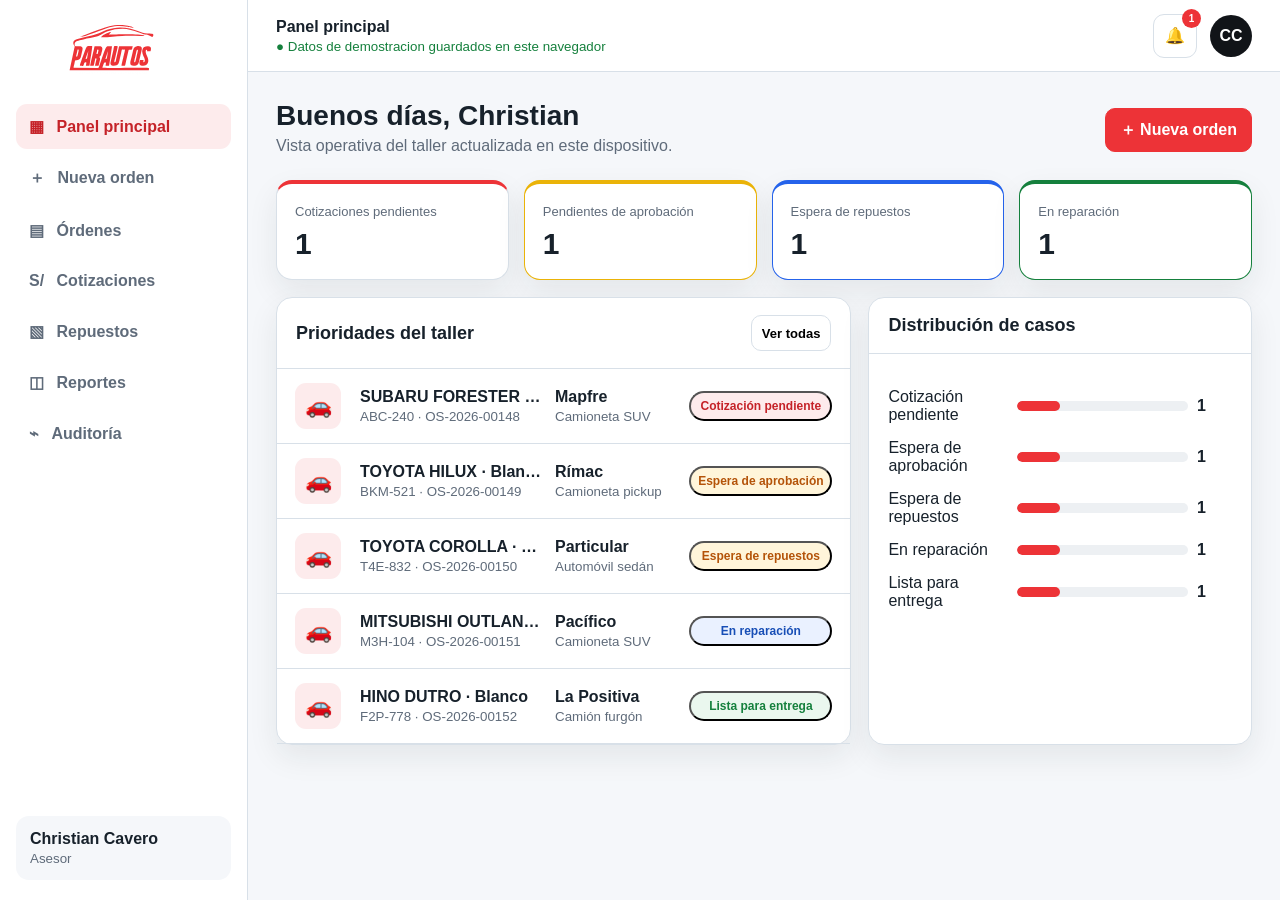
==== index.html @ 2e1cb433 "PrototipoNavegable" ====
<!doctype html><html lang="es"><head><meta charset="utf-8"><meta name="viewport" content="width=device-width,initial-scale=1,viewport-fit=cover"><meta name="theme-color" content="#fff"><title>PARAUTOS · Taller</title><link rel="stylesheet" href="styles.css"></head><body>
<div class="app-shell"><aside class="sidebar" id="appNav"><a class="brand" href="#dashboard"><img src="assets/logo_parautos.svg" alt="PARAUTOS"></a><nav><button data-route="dashboard">▦ <span>Panel principal</span></button><button data-route="new">＋ <span>Nueva orden</span></button><button data-route="orders">▤ <span>Órdenes</span></button><button data-route="quotes">S/ <span>Cotizaciones</span></button><button data-route="parts">▧ <span>Repuestos</span></button><button data-route="reports">◫ <span>Reportes</span></button><button data-route="audit">⌁ <span>Auditoría</span></button></nav><div class="session-card"><strong>Cargando...</strong><small>...</small></div></aside>
<div class="nav-scrim"></div>
<main><header class="topbar"><button class="icon-btn mobile-only" id="menuButton" aria-expanded="false" aria-controls="appNav">☰</button><div><strong id="topTitle">Panel principal</strong><small id="syncState">● Guardado local</small></div><div class="top-actions"><button class="icon-btn" id="alertButton">🔔<b id="alertCount">0</b></button><span class="avatar">--</span></div></header><div id="app"></div></main></div>
<nav class="mobile-nav"><button data-route="dashboard">▦<span>Panel</span></button><button data-route="new">＋<span>Nueva</span></button><button data-route="orders">▤<span>Órdenes</span></button><button data-route="quotes">S/<span>Cotiza.</span></button></nav><div id="toast"></div><div id="modalRoot"></div><script src="constancia.js"></script><script src="api.js"></script><script src="order-bindings.js"></script><script src="app.js"></script></body></html>
---- styles.css ----
:root{--red:#ed3337;--dark:#c52228;--soft:#fdebec;--bg:#f5f7fa;--text:#17212b;--muted:#5f6b7a;--line:#d8e0e8;--blue:#2563eb;--green:#15803d;--amber:#b45309;--shadow:0 12px 30px #17212b14}*{box-sizing:border-box}html{font-family:Inter,Segoe UI,Arial,sans-serif;color:var(--text);background:var(--bg)}body{margin:0}button,input,select,textarea{font:inherit}button{cursor:pointer}.app-shell{min-height:100vh;display:grid;grid-template-columns:248px 1fr}.sidebar{height:100vh;position:sticky;top:0;background:#fff;border-right:1px solid var(--line);padding:20px 16px;display:flex;flex-direction:column;z-index:80}.brand{padding:5px 8px 25px}.brand img{width:175px;height:50px}.sidebar nav{display:grid;gap:6px}.sidebar nav button{border:0;background:transparent;text-align:left;padding:13px;border-radius:11px;color:var(--muted);font-weight:650}.sidebar nav button.active,.sidebar nav button:hover{background:var(--soft);color:var(--dark)}.sidebar nav span{margin-left:8px}.session-card{margin-top:auto;padding:14px;background:var(--bg);border-radius:13px}.session-card small,.topbar small{display:block;color:var(--muted);margin-top:3px}main{min-width:0}.topbar{height:72px;padding:0 28px;background:#fff;border-bottom:1px solid var(--line);position:sticky;top:0;z-index:30;display:flex;align-items:center;justify-content:space-between}.topbar #syncState{color:var(--green)}.top-actions{display:flex;align-items:center;gap:13px}.icon-btn{height:44px;min-width:44px;border:1px solid var(--line);background:#fff;border-radius:11px;position:relative}.icon-btn b{position:absolute;right:-5px;top:-6px;background:var(--red);color:#fff;border-radius:50%;font-size:10px;width:19px;height:19px;display:grid;place-items:center}.avatar{width:42px;height:42px;border-radius:50%;display:grid;place-items:center;background:#111418;color:#fff;font-weight:700}#app{padding:28px;max-width:1500px;margin:auto}.page-head,.detail-hero{display:flex;justify-content:space-between;align-items:center;gap:15px;margin-bottom:20px}.page-head h1,.detail-hero h1{margin:0;font-size:28px}.page-head p{margin:5px 0;color:var(--muted)}.btn{min-height:44px;border:1px solid var(--line);background:#fff;border-radius:10px;padding:9px 14px;font-weight:650}.btn.primary{background:var(--red);border-color:var(--red);color:#fff}.btn.primary:hover{background:var(--dark)}.btn.danger{color:var(--dark);border-color:#f1b0b2}.btn.small{min-height:36px;padding:6px 10px;font-size:13px}.btn:disabled{opacity:.45;cursor:not-allowed}.cards{display:grid;grid-template-columns:repeat(4,1fr);gap:15px}.card{background:#fff;border:1px solid var(--line);border-radius:16px;box-shadow:var(--shadow)}.metric{padding:18px;border-top:4px solid var(--red)}.metric.blue{border-color:var(--blue)}.metric.amber{border-color:#eab308}.metric.green{border-color:var(--green)}.metric small,.hint{color:var(--muted);font-size:13px}.metric strong{display:block;font-size:30px;margin-top:7px}.grid-2{display:grid;grid-template-columns:1.5fr 1fr;gap:17px;margin-top:17px}.card-header{padding:17px 19px;border-bottom:1px solid var(--line);display:flex;justify-content:space-between;align-items:center}.card-header h2{margin:0;font-size:18px}.card-body{padding:19px}.list-row{display:grid;grid-template-columns:52px minmax(0,1.5fr) minmax(0,1fr) var(--status-w,auto);gap:13px;align-items:center;padding:14px 18px;border-bottom:1px solid var(--line)}.list-row>div{min-width:0}.list-row>div>strong{display:block;overflow:hidden;text-overflow:ellipsis;white-space:nowrap}.list-row small{display:block;color:var(--muted);margin-top:3px;overflow:hidden;text-overflow:ellipsis;white-space:nowrap}.vehicle-tag{width:46px;height:46px;border-radius:11px;background:var(--soft);display:grid;place-items:center;font-size:22px}.status{display:inline-flex;align-items:center;justify-content:center;white-space:nowrap;overflow:hidden;text-overflow:ellipsis;padding:6px 9px;border-radius:99px;background:#eef1f4;font-size:12px;font-weight:700}.status-ruler{display:flex;gap:8px}.status.red{background:var(--soft);color:var(--dark)}.status.amber{background:#fff5da;color:var(--amber)}.status.blue{background:#eaf1ff;color:#174eb6}.status.green{background:#eaf7ee;color:var(--green)}.chart-row{display:grid;grid-template-columns:120px 1fr 35px;gap:9px;align-items:center;margin:15px 0}.bar{height:10px;background:#edf0f3;border-radius:99px;overflow:hidden}.bar i{display:block;height:100%;background:var(--red);border-radius:99px}.filters{display:grid;grid-template-columns:2fr repeat(3,1fr);gap:10px;margin-bottom:15px}.field{display:grid;gap:6px}.field label{font-size:14px;font-weight:650}.field input,.field select,.field textarea{width:100%;min-height:44px;border:1px solid var(--line);border-radius:10px;padding:10px 12px;background:#fff}.field textarea{min-height:88px}.form-grid{display:grid;grid-template-columns:repeat(2,1fr);gap:15px}.full{grid-column:1/-1}.important,.success-note{padding:13px 15px;border:1px solid #f2d092;background:#fffbeb;border-radius:11px;color:#794500}.success-note{border-color:#b7dec1;background:#eefaf1;color:#12642c}.wizard{padding-bottom:92px}.wizard-top{background:#fff;border:1px solid var(--line);border-radius:15px;padding:15px 17px;margin-bottom:15px;position:sticky;top:84px;z-index:12}.wizard-meta{display:flex;justify-content:space-between;gap:8px}.steps{display:grid;grid-auto-flow:column;grid-auto-columns:1fr;gap:6px;margin-top:12px}.step{height:6px;background:#e8ebef;border-radius:20px}.step.active,.step.done{background:var(--red)}.wizard-card{padding:21px}.section-title{display:flex;gap:12px;align-items:center;margin-bottom:18px}.section-title>span{width:42px;height:42px;border-radius:11px;background:var(--soft);color:var(--dark);display:grid;place-items:center;font-weight:800}.section-title h2{margin:0;font-size:20px}.wizard-actions{position:fixed;bottom:0;left:248px;right:0;background:#fffffff2;border-top:1px solid var(--line);padding:11px 28px calc(11px + env(safe-area-inset-bottom));display:flex;justify-content:space-between;gap:10px;z-index:35}.wizard-actions>div{display:flex;gap:9px}.category{border:1px solid var(--line);border-radius:13px;overflow:hidden;margin:11px 0}.category summary{display:flex;align-items:center;justify-content:space-between;gap:10px;padding:14px 15px;background:#fafbfc;font-weight:700;cursor:pointer}.category summary span{flex:none;font-size:12px;font-weight:700;color:var(--muted);background:#fff;border:1px solid var(--line);border-radius:99px;padding:2px 9px;white-space:nowrap}.check-row{display:grid;grid-template-columns:1fr auto minmax(160px,.5fr);align-items:center;gap:11px;padding:11px 13px;border-top:1px solid var(--line)}.segmented{display:flex}.segmented input{position:absolute;opacity:0}.segmented label{min-width:48px;min-height:42px;border:1px solid var(--line);display:grid;place-items:center;font-weight:700}.segmented label:first-of-type{border-radius:9px 0 0 9px}.segmented label:last-of-type{border-radius:0 9px 9px 0;border-left:0}.segmented input:checked+label{background:var(--red);border-color:var(--red);color:#fff}.check-row>input{min-height:42px;border:1px solid var(--line);border-radius:9px;padding:8px}.damage-grid{display:grid;grid-template-columns:1.6fr .7fr;gap:17px}.body-picker{display:grid;grid-template-columns:repeat(4,1fr);gap:7px;margin-bottom:12px}.body-picker button,.view-tabs button{border:1px solid var(--line);background:#fff;border-radius:9px;padding:9px;font-weight:650}.body-picker button.active,.view-tabs button.active{background:var(--soft);border-color:var(--red);color:var(--dark)}.view-tabs{display:flex;gap:7px;overflow:auto;padding-bottom:8px}.view-tabs button{white-space:nowrap}.view-tabs button.marked:after{content:' •';color:var(--blue)}.canvas-wrap{position:relative;border:1px solid var(--line);border-radius:13px;background:#fff;height:430px;overflow:hidden;touch-action:none}.canvas-wrap img{width:100%;height:100%;object-fit:contain}.canvas-wrap canvas{position:absolute;inset:0;width:100%;height:100%;touch-action:none;cursor:crosshair}.canvas-tools{display:flex;justify-content:space-between;gap:7px;margin-top:9px}.upload{border:2px dashed var(--line);border-radius:13px;padding:20px;text-align:center;background:#fafbfc;display:block;cursor:pointer;transition:background .15s,border-color .15s,transform .1s}
.upload:hover{background:#eef2f7;border-color:var(--muted)}
.upload:active{background:#e3e9f1;transform:scale(.995)}
.upload:focus-within{outline:2px solid var(--red);outline-offset:2px}
.upload.is-full{cursor:not-allowed;background:#f4f6f8;border-color:#e5e9ee}
.upload.is-full:hover{background:#f4f6f8;border-color:#e5e9ee}.upload input{position:absolute;width:1px;height:1px;opacity:0;pointer-events:none}.photo-grid{display:grid;grid-template-columns:repeat(auto-fill,minmax(104px,1fr));gap:8px;margin-top:12px}
.photo-empty{grid-column:1/-1;text-align:center;color:var(--muted);font-size:13px;padding:20px 12px;border:1px dashed var(--line);border-radius:11px;background:#fafbfc}.photo{aspect-ratio:1;border:1px solid var(--line);border-radius:9px;overflow:hidden;position:relative}.photo img{width:100%;height:100%;object-fit:cover}.photo button{position:absolute;right:4px;top:4px;width:32px;height:32px;border:0;border-radius:50%;background:#17212bd9;color:#fff;font-size:18px;line-height:1;display:grid;place-items:center;cursor:pointer;transition:background .15s,transform .1s}
.photo button:hover{background:var(--red)}
.photo button:active{transform:scale(.88)}
.photo button:focus-visible{outline:2px solid #fff;outline-offset:1px}
.photo button::after{content:'';position:absolute;inset:-6px}.signature{border:1px solid var(--line);border-radius:13px;background:#fff}.signature canvas{display:block;width:100%;height:190px;touch-action:none}.summary-grid{display:grid;grid-template-columns:repeat(2,1fr);gap:12px}.summary-box{border:1px solid var(--line);border-radius:11px;padding:14px}.tabs{display:flex;overflow:auto;border-bottom:1px solid var(--line);margin-bottom:15px}.tab{border:0;background:transparent;padding:12px 15px;font-weight:700;white-space:nowrap}.tab.active{color:var(--dark);border-bottom:3px solid var(--red)}.table-wrap{overflow:auto}.data-table{width:100%;min-width:700px;border-collapse:collapse}.data-table th,.data-table td{padding:10px;border-bottom:1px solid var(--line);text-align:left}.data-table th{font-size:12px;color:var(--muted);background:#fafbfc}.data-table input,.data-table select{width:100%;border:1px solid transparent;border-radius:7px;padding:8px;background:#fff}.data-table input:focus{outline:2px solid #f7b1b3}.quote-total{display:flex;justify-content:flex-end;gap:25px;font-size:20px;padding:17px}.toggle-row{display:flex;justify-content:space-between;align-items:center;gap:12px;padding:12px;border:1px solid var(--line);border-radius:11px;margin-bottom:14px}.mark-all-row{display:flex;align-items:center;gap:10px;padding:11px 0 13px;border-bottom:1px solid var(--line)}.part-check{display:inline-flex;align-items:center;gap:9px;cursor:pointer}.part-check input{width:20px;height:20px;flex:none;margin:0;accent-color:var(--red);cursor:pointer}.part-check span{font-size:14px;white-space:nowrap}.part-check input:disabled{cursor:not-allowed}.control-check{display:flex;align-items:flex-start;gap:11px;min-height:44px;padding:11px 2px;border-bottom:1px solid var(--line);cursor:pointer}
.control-check input{width:20px;height:20px;flex:none;margin:1px 0 0;accent-color:var(--red);cursor:pointer}
.control-check input:disabled{cursor:not-allowed}
.control-check span{font-size:14px;line-height:1.35}.modal-backdrop{position:fixed;inset:0;background:#0c1014aa;display:grid;place-items:center;padding:17px;z-index:100}.modal{width:min(800px,100%);max-height:92vh;overflow:auto;background:#fff;border-radius:17px}.modal-head{padding:17px 19px;border-bottom:1px solid var(--line);display:flex;justify-content:space-between;align-items:center}.modal-body{padding:19px}.doc-preview{background:#e5e7eb;padding:16px}.a4{background:#fff;width:min(100%,794px);min-height:1000px;margin:auto;position:relative;overflow:hidden;padding:30mm 14.9mm 15mm;box-shadow:0 5px 22px #0002;font-family:Calibri,'Segoe UI',Arial,sans-serif;color:#231f20}.doc-logo{position:absolute;left:14.9mm;top:9.8mm;width:24.2mm;height:auto}.doc-title{position:absolute;right:14.9mm;top:17.9mm;width:154.3mm;margin:0;padding:0;border:0;text-align:right;font-size:12pt;font-weight:700;line-height:1;white-space:nowrap}
.doc-rule{position:absolute;left:40.6mm;top:22.84mm;width:154.3mm;height:.69mm;background:#221e1f}
.doc-note{border:.25mm solid #231f20;border-radius:1mm;padding:3mm 4mm;font-size:9pt;line-height:1.3;margin-top:6mm}.doc-table{width:100%;border-collapse:collapse;margin-top:16px}.doc-table td,.doc-table th{border:1px solid #bcc3ca;padding:7px}.mobile-nav,.mobile-only{display:none}.nav-scrim{display:none}.empty{text-align:center;color:var(--muted);padding:30px}#toast{position:fixed;right:18px;bottom:76px;background:#17212b;color:#fff;padding:12px 16px;border-radius:11px;z-index:200;opacity:0;transform:translateY(10px);transition:.2s;pointer-events:none}#toast.show{opacity:1;transform:none}.offline{color:var(--amber)!important}.flag-meter{display:flex;align-items:center;gap:12px;margin:0 0 18px}.flag-meter b{font-size:15px;min-width:48px}.flag-meter .bar{flex:1;max-width:280px}.flag-groups{column-count:2;column-gap:14px}.flag-group{break-inside:avoid;display:inline-block;width:100%;border:1px solid var(--line);border-radius:13px;background:#fff;margin:0 0 12px;overflow:hidden}.flag-group>header{display:flex;align-items:center;justify-content:space-between;gap:10px;padding:11px 15px;background:#fafbfc;border-bottom:1px solid var(--line);font-weight:700;font-size:14px}.flag-group>header em{flex:none;font-style:normal;font-size:12px;font-weight:700;color:var(--muted);background:#fff;border:1px solid var(--line);border-radius:99px;padding:2px 9px;white-space:nowrap}.flag-row{display:flex;align-items:flex-start;gap:11px;min-height:44px;padding:10px 15px;border-top:1px solid var(--line);cursor:pointer}.flag-list .flag-row:first-child{border-top:0}.flag-row:hover{background:#f7f9fb}.flag-row.on{background:var(--soft)}.flag-row input[type=checkbox]{width:20px;height:20px;flex:none;margin:1px 0 0;accent-color:var(--red);cursor:pointer}.flag-row>span{font-size:14px;line-height:1.35}.flag-preview{margin-top:6px;padding:15px 17px;border:1px solid var(--line);border-radius:13px;background:#fafbfc}.flag-preview h3{margin:0 0 3px;font-size:14px}.flag-preview p{margin:9px 0 0;font-size:13.5px;line-height:1.5;color:var(--text)}@media(max-width:980px){.flag-groups{column-count:1}.app-shell{grid-template-columns:1fr}.sidebar{position:fixed;left:-270px;width:248px;transition:.2s}.sidebar.open{left:0;box-shadow:20px 0 50px #0004}.nav-scrim{display:block;position:fixed;inset:0;z-index:70;background:#0c101466;opacity:0;pointer-events:none;transition:opacity .2s}.sidebar.open ~ .nav-scrim{opacity:1;pointer-events:auto}.mobile-only{display:block}.topbar{padding:0 13px}.topbar>div:first-of-type{margin-right:auto;margin-left:9px}#app{padding:15px 11px 100px}.cards{grid-template-columns:repeat(2,1fr)}.grid-2,.damage-grid{grid-template-columns:1fr}.wizard-actions{left:0;bottom:65px;padding:9px 11px calc(9px + env(safe-area-inset-bottom))}#toast{bottom:135px}.mobile-nav{position:fixed;display:grid;grid-template-columns:repeat(4,1fr);bottom:0;left:0;right:0;background:#fff;border-top:1px solid var(--line);padding:6px 5px calc(6px + env(safe-area-inset-bottom));z-index:40}.mobile-nav button{border:0;background:transparent;min-height:48px;color:var(--muted);font-weight:700}.mobile-nav span{display:block;font-size:10px}.mobile-nav .active{color:var(--red)}.body-picker{grid-template-columns:repeat(2,1fr)}.canvas-wrap{height:360px}}@media(max-width:640px){.page-head{align-items:flex-start}.page-head h1{font-size:23px}.cards{gap:9px}.metric{padding:13px}.metric strong{font-size:24px}.filters,.form-grid,.summary-grid{grid-template-columns:1fr}.full{grid-column:auto}.wizard-card{padding:15px}.wizard-top{top:77px}.check-row{grid-template-columns:1fr auto}.check-row>input{grid-column:1/-1}.canvas-wrap{height:285px}.canvas-tools{flex-wrap:wrap}.list-row{grid-template-columns:44px minmax(0,1fr) auto}.list-row>div:nth-child(3){display:none}.detail-hero{align-items:flex-start;flex-direction:column}.avatar{display:none}.draft-label{display:none}.a4{padding:30mm 6mm 8mm;min-height:auto}}@media print{body>*{display:none!important}#modalRoot{display:block!important}.sh-preview{background:#fff!important;padding:0!important;overflow:visible!important}.sh-modal{width:100%!important;max-height:none!important;overflow:visible!important}.sheet{box-shadow:none!important;margin:0!important;width:210mm!important;height:297mm!important;break-after:avoid;page-break-after:avoid}.modal-backdrop{position:static;background:#fff;padding:0}.modal{max-height:none;overflow:visible;width:100%}.modal-head{display:none}.modal-body,.doc-preview{padding:0;background:#fff}.a4{width:100%;min-height:0;box-shadow:none}@page{size:A4;margin:0}}

/* ---- Hoja "CHECKLIST DE SERVICIO" (constancia de recepcion) ---- */ */
.sh-modal{width:min(900px,100%)}
.sh-preview{background:#5b6068;padding:14px;overflow:auto}
.sheet{position:relative;width:210mm;height:297mm;margin:0 auto;background:#fff;color:#231f20;font-family:Calibri,'Segoe UI',Arial,sans-serif;font-size:9pt;line-height:1;overflow:hidden;box-shadow:0 6px 26px #0006}
.sheet *{box-sizing:border-box}
.sh-logo{position:absolute;left:14.9mm;top:9.8mm;width:24.2mm;height:auto}
.sh-title{position:absolute;right:14.9mm;top:18.71mm;margin:0;font-size:12pt;font-weight:700}
.sh-rule{position:absolute;left:40.6mm;top:22.84mm;width:154.3mm;height:.69mm;background:#221e1f}
.sh-bar{position:absolute;left:14.93mm;width:180mm;background:#221e1f;print-color-adjust:exact;-webkit-print-color-adjust:exact;color:#fff;display:flex;align-items:center;justify-content:space-around;font-size:11pt;font-weight:700;border-radius:.7mm}
.sh-bar-1{top:41.69mm;height:7.58mm;justify-content:flex-start}
.sh-bt{position:absolute;left:0;right:0;text-align:center;white-space:nowrap;transform:translateY(1mm)}
.sh-bar-1 .sh-bt{transform:translateX(-50%) translateY(.85mm)}
.sh-bar-1 .sh-bt:nth-of-type(1){left:30.9mm}
.sh-bar-1 .sh-bt:nth-of-type(2){left:104.7mm}
.sh-bar-2 .sh-bt,.sh-bar-3 .sh-bt,.sh-bar-4 .sh-bt{transform:translateY(1.02mm)}
.sh-bar-2{top:93.31mm;height:5.71mm}
.sh-bar-3{top:163.53mm;height:5.71mm}
.sh-bar-4{top:229.95mm;height:5.71mm}
.sh-bar-5{top:271.29mm;height:5.71mm;font-size:9.5pt;justify-content:flex-start;padding-left:22mm;gap:0}
.sh-foot-sp{flex:1}
.sh-foot-i{font-style:normal;margin-right:2.4mm}
.sh-brands{position:absolute;left:14.9mm;top:277.6mm;width:180mm;height:auto}
.sh-f{position:absolute;display:flex;align-items:flex-end;gap:1.6mm;font-size:9pt}
.sh-lab{white-space:nowrap}
.sh-val{flex:1;border-bottom:.25mm solid #231f20;height:3.4mm;overflow:hidden;white-space:nowrap}
.sh-d{display:inline-block;min-width:6mm;border-bottom:.25mm solid #231f20;text-align:center}
.sh-d b{font-weight:400}
.sh-sl{display:inline-block;width:2.2mm;text-align:center}
.sh-obs{position:absolute;left:28.6mm;top:76.4mm;font-size:9pt;white-space:nowrap}
.sh-obs-body{position:absolute;left:55mm;top:76.5mm;width:140mm;height:15mm;font-size:8pt;line-height:1.2;overflow:hidden;word-break:break-word}
.sh-inv{position:absolute;left:14.93mm;top:99.02mm;width:180mm}
.sh-inv-head,.sh-inv-body{display:grid;grid-template-columns:repeat(4,45mm)}
.sh-hg,.sh-cg{display:grid;grid-template-columns:32.1mm 6.45mm 6.45mm;grid-auto-rows:5.12mm}
.sh-hg i{border:.25mm solid #231f20;border-bottom:0;font-style:normal}
.sh-hg i:first-child{border-left:0}
.sh-hg i:nth-child(2){background:#221e1f;color:#fff;font-size:7.5pt;display:grid;place-items:center;font-weight:700}
.sh-hg i:last-child{background:#221e1f;color:#fff;font-size:7.5pt;display:grid;place-items:center;font-weight:700;border-right:0}
.sh-ci{border:.25mm solid #231f20;font-style:normal;font-size:6.9pt;padding:0 1mm;display:flex;align-items:center;overflow:hidden;white-space:nowrap;text-overflow:ellipsis}
.sh-cg .sh-ci:first-child{border-left:0}
.sh-cg .sh-ci:nth-child(3n+2){border-left:0;border-right:0}
.sh-cg .sh-ci:nth-child(3n){border-left:0;border-right:0}
.sh-cg .sh-ci:last-child{border-right:0}
.sh-cell{border:.25mm solid #231f20}
.sh-cg .sh-cell:nth-child(3n+2){border-left:0;border-right:0}
.sh-cg .sh-cell:last-child{border-right:0}
.sh-on{background:#221e1f;print-color-adjust:exact;-webkit-print-color-adjust:exact;}
.sh-body{position:absolute;left:14.93mm;top:171.19mm;width:136.5mm;height:56.46mm;border:.5mm solid #231f20;overflow:hidden}
.sh-view{position:absolute}
.sh-view img{width:100%;height:100%;display:block}
.sh-view svg{position:absolute;inset:0;width:100%;height:100%}
.sh-view polyline{fill:none;stroke:#2563eb;stroke-width:1.1;stroke-linecap:round;stroke-linejoin:round;vector-effect:non-scaling-stroke}
.sh-view-rear{left:1.2mm;top:1.6mm;width:29mm}
.sh-view-top{left:33.4mm;top:1.2mm;width:69.7mm}
.sh-view-front{right:1.2mm;top:1.6mm;width:29mm}
.sh-view-left{left:1.2mm;bottom:1.4mm;width:65.5mm}
.sh-view-right{right:1.2mm;bottom:1.4mm;width:65.5mm}
.sh-side{position:absolute;left:152.92mm;top:171.19mm;width:42mm;height:56.46mm;display:grid;grid-template-rows:13.92mm 12.45mm 1fr;gap:1.2mm}
.sh-box{border:.5mm solid #231f20;position:relative;padding:1mm}
.sh-box-t{position:absolute;left:0;right:0;text-align:center;font-size:11pt;font-weight:700;line-height:1}
.sh-box-fuel .sh-box-t{top:1.87mm}
.sh-box-km .sh-box-t{top:2.4mm}
.sh-box-fuel .sh-fuel-ticks{position:absolute;left:6.6mm;right:5.6mm;top:7.9mm;height:4.5mm;display:flex;justify-content:space-between;align-items:stretch}
.sh-tick{width:.6mm;background:#231f20}
.sh-tick-on{width:1.2mm;background:#ed3337}
.sh-fuel-e,.sh-fuel-f{position:absolute;top:7.2mm;font-size:9pt}
.sh-fuel-e{left:2.6mm}
.sh-fuel-f{right:2.6mm}
.sh-km-row{position:absolute;left:1.6mm;right:1.6mm;bottom:.6mm;height:5.1mm;display:grid;grid-template-columns:repeat(8,1fr)}
.sh-km{border:.25mm solid #231f20;display:grid;place-items:center;font-style:normal;font-size:9pt}
.sh-km:not(:first-child){border-left:0}
.sh-sign-cap{font-size:5.2pt;font-weight:700;text-align:center;line-height:1.25;padding:0 1mm}
.sh-sign-img{position:absolute;left:3mm;width:calc(100% - 6mm);bottom:5mm;height:13mm;object-fit:contain}
.sh-sign-lb{position:absolute;left:0;right:0;bottom:1.1mm;text-align:center;font-size:8.1pt;font-weight:700}
.sh-terms{position:absolute;left:14.93mm;top:236.9mm;width:180mm;margin:0;font-size:7.9pt;line-height:1.2;text-align:justify;height:33.4mm;overflow:hidden}
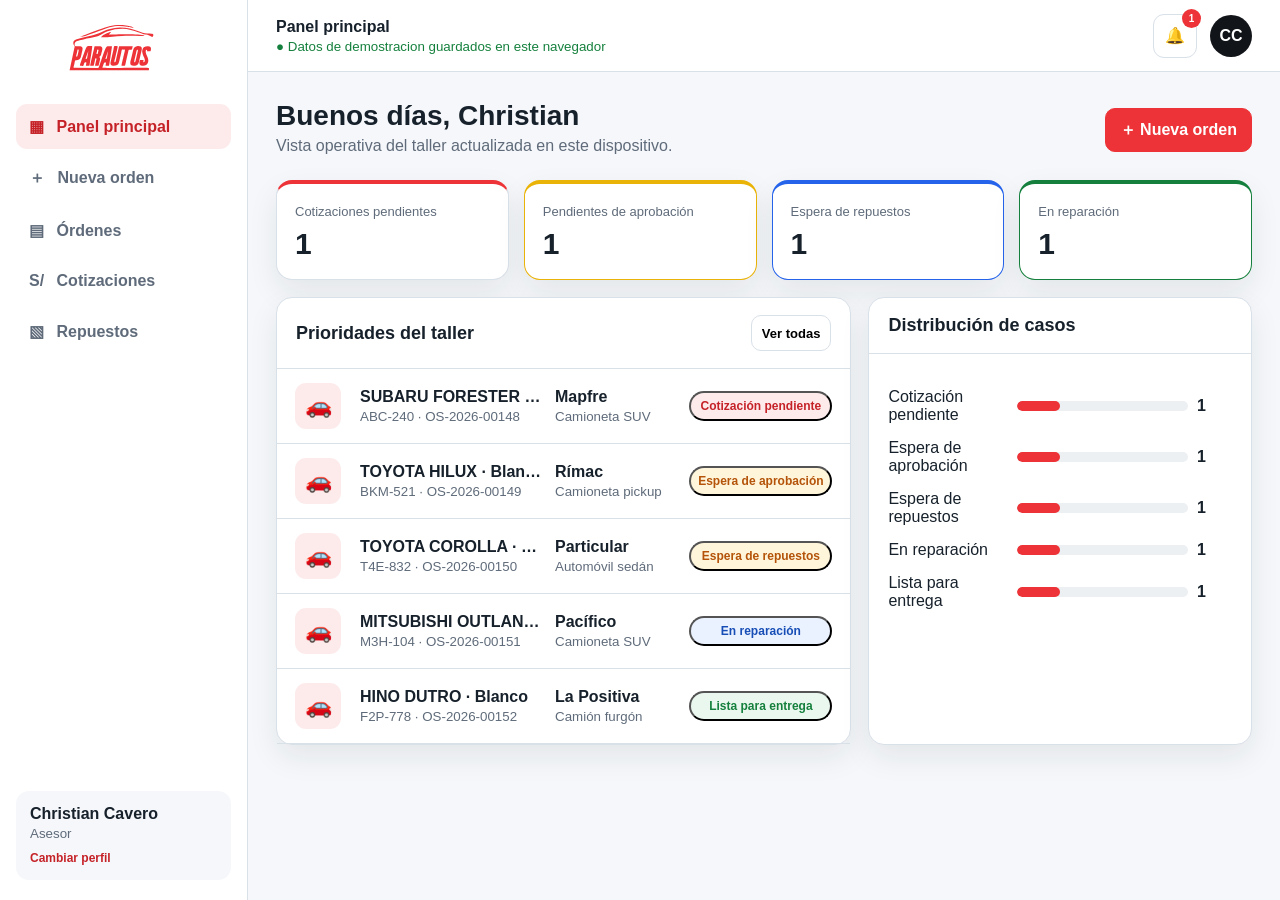
==== commit 514181ed: "Navegacion Mejorada" ====
--- a/index.html
+++ b/index.html
@@ -1,5 +1,5 @@
 <!doctype html><html lang="es"><head><meta charset="utf-8"><meta name="viewport" content="width=device-width,initial-scale=1,viewport-fit=cover"><meta name="theme-color" content="#fff"><title>PARAUTOS · Taller</title><link rel="stylesheet" href="styles.css"></head><body>
-<div class="app-shell"><aside class="sidebar" id="appNav"><a class="brand" href="#dashboard"><img src="assets/logo_parautos.svg" alt="PARAUTOS"></a><nav><button data-route="dashboard">▦ <span>Panel principal</span></button><button data-route="new">＋ <span>Nueva orden</span></button><button data-route="orders">▤ <span>Órdenes</span></button><button data-route="quotes">S/ <span>Cotizaciones</span></button><button data-route="parts">▧ <span>Repuestos</span></button><button data-route="reports">◫ <span>Reportes</span></button><button data-route="audit">⌁ <span>Auditoría</span></button></nav><div class="session-card"><strong>Cargando...</strong><small>...</small></div></aside>
+<div class="app-shell"><aside class="sidebar" id="appNav"><a class="brand" href="#dashboard"><img src="assets/logo_parautos.svg" alt="PARAUTOS"></a><nav><button data-route="dashboard">▦ <span>Panel principal</span></button><button data-route="new">＋ <span>Nueva orden</span></button><button data-route="orders">▤ <span>Órdenes</span></button><button data-route="quotes">S/ <span>Cotizaciones</span></button><button data-route="parts">▧ <span>Repuestos</span></button><button data-route="reports" data-admin-only>◫ <span>Reportes</span></button><button data-route="audit" data-admin-only>⌁ <span>Auditoría</span></button></nav><div class="session-card"><strong>Cargando...</strong><small>...</small><a class="session-switch" href="login.html">Cambiar perfil</a></div></aside>
 <div class="nav-scrim"></div>
 <main><header class="topbar"><button class="icon-btn mobile-only" id="menuButton" aria-expanded="false" aria-controls="appNav">☰</button><div><strong id="topTitle">Panel principal</strong><small id="syncState">● Guardado local</small></div><div class="top-actions"><button class="icon-btn" id="alertButton">🔔<b id="alertCount">0</b></button><span class="avatar">--</span></div></header><div id="app"></div></main></div>
 <nav class="mobile-nav"><button data-route="dashboard">▦<span>Panel</span></button><button data-route="new">＋<span>Nueva</span></button><button data-route="orders">▤<span>Órdenes</span></button><button data-route="quotes">S/<span>Cotiza.</span></button></nav><div id="toast"></div><div id="modalRoot"></div><script src="constancia.js"></script><script src="api.js"></script><script src="order-bindings.js"></script><script src="app.js"></script></body></html>
--- a/styles.css
+++ b/styles.css
@@ -88,4 +88,8 @@
 .sh-sign-cap{font-size:5.2pt;font-weight:700;text-align:center;line-height:1.25;padding:0 1mm}
 .sh-sign-img{position:absolute;left:3mm;width:calc(100% - 6mm);bottom:5mm;height:13mm;object-fit:contain}
 .sh-sign-lb{position:absolute;left:0;right:0;bottom:1.1mm;text-align:center;font-size:8.1pt;font-weight:700}
-.sh-terms{position:absolute;left:14.93mm;top:236.9mm;width:180mm;margin:0;font-size:7.9pt;line-height:1.2;text-align:justify;height:33.4mm;overflow:hidden}
+.sh-terms{position:absolute;left:14.93mm;top:236.9mm;width:180mm;margin:0;font-size:7.9pt;line-height:1.2;text-align:justify;height:33.4mm;overflow:hidden}
+.damage-label{font-size:12px;font-weight:800;letter-spacing:.04em;text-transform:uppercase;color:var(--muted);margin:16px 0 7px}.damage-view-mobile,.damage-fullscreen-head,.damage-fullscreen-nav,.rotate-device{display:none}.damage-expand{margin-top:14px}.damage-editor.is-fullscreen{position:fixed;inset:0;z-index:500;background:var(--bg);padding:max(12px,env(safe-area-inset-top)) max(12px,env(safe-area-inset-right)) max(12px,env(safe-area-inset-bottom)) max(12px,env(safe-area-inset-left));display:grid;grid-template-rows:auto minmax(0,1fr) auto auto;gap:10px}.damage-editor.is-fullscreen .damage-fullscreen-head,.damage-editor.is-fullscreen .damage-fullscreen-nav{display:flex}.damage-fullscreen-head{align-items:center;justify-content:space-between;gap:12px}.damage-fullscreen-head small{display:block;color:var(--muted);font-size:12px}.damage-fullscreen-head strong{font-size:15px}.damage-editor.is-fullscreen .canvas-wrap{min-height:0;height:auto;margin:0;background:#fff;display:grid;place-items:center}.damage-editor.is-fullscreen .canvas-wrap img{max-width:100%;max-height:100%;width:auto;height:auto;object-fit:contain}.damage-fullscreen-nav{align-items:center;justify-content:space-between;gap:8px}.damage-fullscreen-nav strong{font-size:13px;white-space:nowrap}.damage-editor.is-fullscreen .canvas-tools{display:flex;align-items:center;justify-content:space-between;gap:8px;margin:0}.damage-editor.is-fullscreen .canvas-tools .hint{display:none}.damage-editor.is-fullscreen .canvas-tools>div{display:flex;gap:6px}.rotate-device{display:none}.damage-editor.needs-landscape .rotate-device{position:absolute;inset:0;z-index:2;display:flex;flex-direction:column;align-items:center;justify-content:center;gap:8px;padding:24px;text-align:center;background:#17212be8;color:#fff}.damage-editor.needs-landscape .rotate-device strong{font-size:20px}.damage-editor.needs-landscape .rotate-device span{font-size:14px;max-width:260px}.damage-editor.needs-landscape #damageCanvas{pointer-events:none}.damage-editor.needs-landscape .canvas-wrap>img{opacity:.18;filter:blur(2px)}body.damage-editor-open{overflow:hidden}@media(max-width:700px){.damage-label{margin-top:14px}.body-picker{display:grid;grid-template-columns:repeat(2,minmax(0,1fr));gap:7px}.body-picker button{width:100%;margin:0;padding:10px 7px;font-size:14px}.view-tabs{display:none}.damage-view-mobile{display:flex;align-items:center;justify-content:space-between;gap:8px;margin:13px 0 9px;padding:10px 11px;border:1px solid var(--line);border-radius:11px;background:#fafbfc}.damage-view-mobile small{display:block;color:var(--muted);font-size:11px}.damage-view-mobile strong{font-size:14px}.damage-view-mobile>div:last-child{display:flex;gap:5px}.damage-view-mobile .btn{padding:8px;font-size:12px}.damage-editor:not(.is-fullscreen) .canvas-wrap{min-height:260px;max-height:42vh}.damage-expand{width:100%;min-height:46px}.wizard{padding-bottom:132px}.damage-editor.is-fullscreen{padding:12px}.damage-editor.is-fullscreen .canvas-tools{flex-direction:column;align-items:stretch}.damage-editor.is-fullscreen .canvas-tools>div{justify-content:space-between}.damage-editor.is-fullscreen .canvas-tools .btn{flex:1;padding:9px 6px;font-size:12px}.damage-fullscreen-nav .btn{padding:10px 8px;font-size:12px}.damage-fullscreen-head{padding:0 2px}.damage-editor.needs-landscape .canvas-wrap{min-height:0}}
+.report-actions .card-body{display:grid;gap:10px}.report-choice{border:1px solid var(--line);background:#fff;border-radius:11px;padding:14px;text-align:left;display:grid;gap:4px}.report-choice:hover{border-color:var(--red);background:var(--soft)}.report-choice strong{font-size:15px}.report-choice span{font-size:13px;color:var(--muted)}.report-choice b{font-size:13px;color:var(--dark);margin-top:3px}.report-toolbar{display:flex;align-items:center;justify-content:space-between;gap:12px;margin:0 0 14px}.report-toolbar>div{display:flex;gap:8px;flex-wrap:wrap}@media(max-width:700px){.report-toolbar{align-items:stretch;flex-direction:column}.report-toolbar>div{display:grid;grid-template-columns:1fr 1fr}.report-toolbar .btn{padding:10px 6px;font-size:12px}.report-filters{grid-template-columns:1fr}}
+.session-switch{display:inline-block;margin-top:10px;color:var(--dark);font-size:12px;font-weight:700;text-decoration:none}.session-switch:hover{text-decoration:underline}
+.audit-filter-panel{margin:0 0 14px;padding:20px;border:1px solid var(--line);border-radius:15px;background:linear-gradient(135deg,#fff 0%,#fafbfc 100%);box-shadow:0 4px 14px #17212b08}.audit-filter-head{display:flex;align-items:flex-start;justify-content:space-between;gap:18px;margin-bottom:18px}.audit-filter-head h2{margin:4px 0 4px;font-size:18px}.audit-filter-head p:last-child{margin:0;color:var(--muted);font-size:13px}.audit-filters{display:grid;grid-template-columns:minmax(250px,2fr) repeat(3,minmax(155px,1fr));gap:12px;padding-top:16px;border-top:1px solid var(--line)}.audit-filters .field label{font-size:11px;font-weight:800;letter-spacing:.04em;text-transform:uppercase;color:#425267}.audit-filters input,.audit-filters select{margin-top:5px;border-color:#cfd9e3;background:#fff;min-height:44px}.audit-search{grid-column:span 1}.audit-date-range{grid-column:span 2;display:grid;grid-template-columns:1fr 1fr;gap:12px}.audit-result-bar{display:flex;align-items:center;gap:8px;margin:0 0 12px;color:var(--muted)}.audit-result-dot{width:8px;height:8px;border-radius:50%;background:var(--green)}.audit-result-bar small{font-size:13px;font-weight:650}@media(max-width:900px){.audit-filters{grid-template-columns:repeat(2,minmax(0,1fr))}.audit-search{grid-column:span 2}.audit-date-range{grid-column:span 2}}@media(max-width:560px){.audit-filter-panel{padding:16px}.audit-filter-head{align-items:stretch;flex-direction:column}.audit-filter-head .btn{width:100%}.audit-filters{grid-template-columns:1fr}.audit-search,.audit-date-range{grid-column:span 1}.audit-date-range{grid-template-columns:1fr}.audit-filters .field label{font-size:11px}}
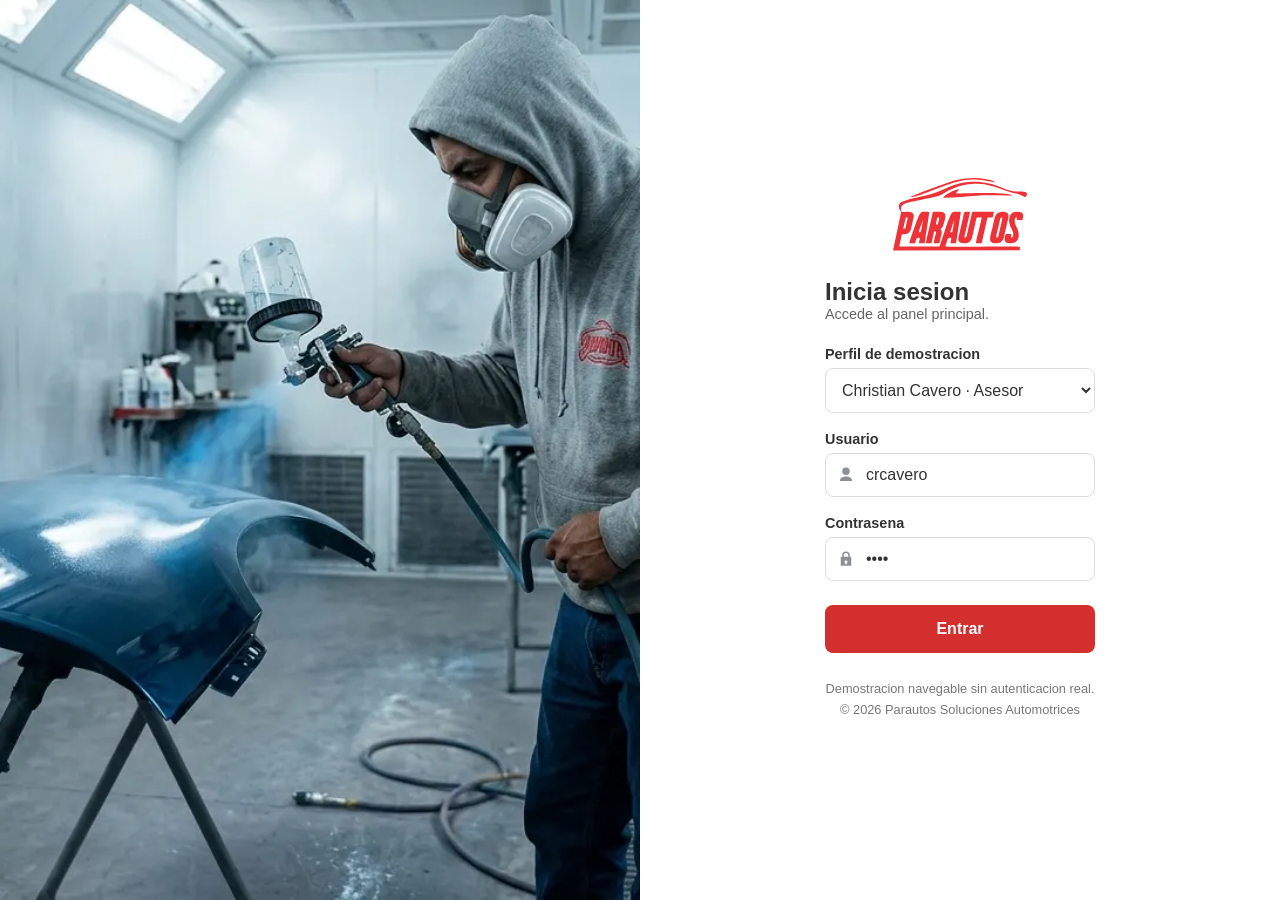
==== commit 42521cc6: "Actualizacion de prototipo" ====
--- a/index.html
+++ b/index.html
@@ -1,6 +1,31 @@
-<!doctype html><html lang="es"><head><meta charset="utf-8"><meta name="viewport" content="width=device-width,initial-scale=1,viewport-fit=cover"><meta name="theme-color" content="#fff"><title>PARAUTOS · Taller</title><link rel="stylesheet" href="styles.css"></head><body>
-<div class="app-shell"><aside class="sidebar" id="appNav"><a class="brand" href="#dashboard"><img src="assets/logo_parautos.svg" alt="PARAUTOS"></a><nav><button data-route="dashboard">▦ <span>Panel principal</span></button><button data-route="new">＋ <span>Nueva orden</span></button><button data-route="orders">▤ <span>Órdenes</span></button><button data-route="quotes">S/ <span>Cotizaciones</span></button><button data-route="parts">▧ <span>Repuestos</span></button><button data-route="reports" data-admin-only>◫ <span>Reportes</span></button><button data-route="audit" data-admin-only>⌁ <span>Auditoría</span></button></nav><div class="session-card"><strong>Cargando...</strong><small>...</small><a class="session-switch" href="login.html">Cambiar perfil</a></div></aside>
-<div class="nav-scrim"></div>
-<main><header class="topbar"><button class="icon-btn mobile-only" id="menuButton" aria-expanded="false" aria-controls="appNav">☰</button><div><strong id="topTitle">Panel principal</strong><small id="syncState">● Guardado local</small></div><div class="top-actions"><button class="icon-btn" id="alertButton">🔔<b id="alertCount">0</b></button><span class="avatar">--</span></div></header><div id="app"></div></main></div>
-<nav class="mobile-nav"><button data-route="dashboard">▦<span>Panel</span></button><button data-route="new">＋<span>Nueva</span></button><button data-route="orders">▤<span>Órdenes</span></button><button data-route="quotes">S/<span>Cotiza.</span></button></nav><div id="toast"></div><div id="modalRoot"></div><script src="constancia.js"></script><script src="api.js"></script><script src="order-bindings.js"></script><script src="app.js"></script></body></html>
-
+<!DOCTYPE html>
+<html lang="es">
+<head>
+  <meta charset="UTF-8">
+  <meta name="viewport" content="width=device-width, initial-scale=1.0, viewport-fit=cover">
+  <title>Iniciar Sesion - PARAUTOS</title>
+  <link rel="stylesheet" href="css/login.css">
+</head>
+<body>
+  <div class="login-page">
+    <div class="left-panel"><div class="left-shade"></div><div class="mobile-brand"><img src="assets/logo_parautos.svg" alt="PARAUTOS"></div></div>
+    <div class="right-panel"><div class="login-box">
+      <div class="desktop-brand"><div class="placeholder-logo"><img src="assets/logo_parautos.svg" height="80" alt="PARAUTOS"></div></div>
+      <h2>Inicia sesion</h2><p class="lead">Accede al panel principal.</p>
+      <form id="demoLogin">
+        <div class="form-group"><label for="demoProfile">Perfil de demostracion</label><select id="demoProfile"><option value="crcavero">Christian Cavero · Asesor</option><option value="camaya">Carlos Amaya · Administrador</option></select></div>
+        <div class="form-group"><label for="username">Usuario</label><div class="field-control"><svg class="field-icon" viewBox="0 0 24 24" aria-hidden="true"><path d="M12 12a5 5 0 1 0 0-10 5 5 0 0 0 0 10Zm0 2c-4.42 0-8 2.24-8 5v1h16v-1c0-2.76-3.58-5-8-5Z"/></svg><input type="text" id="username" value="crcavero" placeholder="Usuario" autocomplete="username" required></div></div>
+        <div class="form-group"><label for="password">Contrasena</label><div class="field-control"><svg class="field-icon" viewBox="0 0 24 24" aria-hidden="true"><path d="M17 9V7a5 5 0 0 0-10 0v2H5v12h14V9h-2Zm-8-2a3 3 0 0 1 6 0v2H9V7Zm3 7a2 2 0 0 1 1 3.73V19h-2v-1.27A2 2 0 0 1 12 14Z"/></svg><input type="password" id="password" value="demo" placeholder="Contrasena" autocomplete="current-password" required></div></div>
+        <button type="submit" class="btn-submit">Entrar</button>
+      </form>
+      <div class="footer"><p>Demostracion navegable sin autenticacion real.</p><p>&copy; 2026 Parautos Soluciones Automotrices</p></div>
+    </div></div>
+  </div>
+  <script>
+    const profiles={camaya:{id:1,idRol:1,nombres:'Carlos Amaya',nombreUsuario:'camaya',correo:'admin@parautos.pe',activo:true},crcavero:{id:2,idRol:2,nombres:'Christian Cavero',nombreUsuario:'crcavero',correo:'ccavero@parautos.pe',activo:true}};
+    const profile=document.querySelector('#demoProfile'),username=document.querySelector('#username');
+    profile.onchange=()=>username.value=profile.value;
+    document.querySelector('#demoLogin').onsubmit=event=>{event.preventDefault();const selected=profiles[profile.value]||profiles.crcavero;localStorage.setItem('parautos-apf2-user',JSON.stringify(selected));localStorage.setItem('parautos-apf2-show-pending-alert','true');location.href='panel.html'};
+  </script>
+</body>
+</html>
--- a/css/login.css
+++ b/css/login.css
@@ -0,0 +1,175 @@
+* { box-sizing: border-box; margin: 0; padding: 0; }
+body { font-family: 'Segoe UI', Tahoma, Geneva, Verdana, sans-serif; min-height: 100vh; color: #333; }
+
+.login-page { display: flex; min-height: 100vh; }
+
+/* ---------------------------------------------------------------- Panel izquierdo */
+.left-panel {
+    flex: 1;
+    background: url('../assets/login-img/background.webp') no-repeat center center;
+    background-size: cover;
+    display: flex;
+    align-items: center;
+    justify-content: center;
+    position: relative;
+}
+
+.left-shade { display: none; }
+
+.mobile-brand { display: none; }
+
+.placeholder-logo { font-size: 2rem; font-weight: bold; color: #d32f2f; margin-bottom: 20px; align-items: center; display: flex; justify-content: center; }
+.placeholder-logo img { display: block; }
+
+/* ---------------------------------------------------------------- Panel derecho */
+.right-panel {
+    flex: 1;
+    display: flex;
+    align-items: center;
+    justify-content: center;
+    background: #fff;
+}
+
+.login-box { width: 100%; max-width: 350px; padding: 40px; }
+.lead { color: #666; font-size: .9rem; margin-bottom: 24px; }
+
+.form-group { margin-bottom: 18px; }
+.form-group label { display: block; margin-bottom: 6px; font-weight: 600; font-size: .9rem; }
+
+.field-control { position: relative; display: flex; align-items: center; }
+
+.field-icon {
+    position: absolute;
+    left: 12px;
+    width: 18px;
+    height: 18px;
+    fill: #8b8f96;
+    pointer-events: none;
+}
+
+.form-group input {
+    width: 100%;
+    padding: 12px 12px 12px 40px;
+    border: 1px solid #ddd;
+    border-radius: 8px;
+    font-size: 1rem;
+    font-family: inherit;
+    color: #333;
+    background: #fff;
+}
+.form-group select { width: 100%; padding: 12px; border: 1px solid #ddd; border-radius: 8px; font: inherit; color: #333; background: #fff; }
+.form-group select:focus { outline: none; border-color: #d32f2f; box-shadow: 0 0 0 3px rgba(211, 47, 47, .12); }
+
+.form-group input:focus {
+    outline: none;
+    border-color: #d32f2f;
+    box-shadow: 0 0 0 3px rgba(211, 47, 47, .12);
+}
+
+.btn-submit {
+    width: 100%;
+    padding: 15px;
+    background-color: #d32f2f;
+    color: white;
+    border: none;
+    border-radius: 8px;
+    cursor: pointer;
+    font-weight: 600;
+    font-size: 1rem;
+    font-family: inherit;
+    margin-top: 6px;
+}
+
+.btn-submit:hover { background-color: #b3261e; }
+.btn-submit:active { transform: translateY(1px); }
+
+.footer { margin-top: 28px; font-size: .8rem; text-align: center; color: #777; }
+.footer p { margin: 6px 0; }
+.footer a { color: #d32f2f; text-decoration: none; }
+.footer a:hover { text-decoration: underline; }
+
+/* ---------------------------------------------------------------- Movil */
+@media (max-width: 768px) {
+    body { background: #f2f3f5; }
+
+    .login-page { flex-direction: column; min-height: 100vh; }
+
+    /* Franja superior con la imagen del pintor */
+    .left-panel {
+        flex: 0 0 auto;
+        width: 100%;
+        height: 42vh;
+        min-height: 240px;
+        max-height: 340px;
+        background-position: center 30%;
+        align-items: center;
+        justify-content: center;
+    }
+
+    /* Velo oscuro + desenfoque para que el logo se lea bien */
+    .left-shade {
+        display: block;
+        position: absolute;
+        inset: 0;
+        background: linear-gradient(180deg, rgba(0,0,0,.30) 0%, rgba(0,0,0,.12) 55%, rgba(0,0,0,.38) 100%);
+        backdrop-filter: blur(2px);
+    }
+
+    /* Logo centrado en ambos ejes respecto de la imagen */
+    .mobile-brand {
+        display: flex;
+        align-items: center;
+        justify-content: center;
+        position: relative;
+        width: 100%;
+        padding: 0 16px;
+    }
+
+    .mobile-brand img { max-width: 168px; max-height: 64px; object-fit: contain; }
+
+    .desktop-brand { display: none; }
+
+    /* Formulario a pantalla casi completa */
+    .right-panel {
+        flex: 1 0 auto;
+        width: 100%;
+        align-items: flex-start;
+        background: transparent;
+        padding: 0 14px;
+    }
+
+    /* Mas aire entre la imagen de cabecera y el formulario */
+    .login-box {
+        max-width: 520px;
+        margin: 22px auto 0;
+        padding: 28px 22px calc(28px + env(safe-area-inset-bottom));
+        background: #fff;
+        border-radius: 18px;
+        box-shadow: 0 6px 24px rgba(0, 0, 0, .08);
+    }
+
+    h2 { font-size: 1.3rem; }
+    .lead { text-align: center; margin-bottom: 22px; }
+
+    /* Campos mas altos y comodos para el pulgar */
+    .form-group { margin-bottom: 20px; }
+    .form-group input {
+        height: 52px;
+        padding: 0 14px 0 44px;
+        font-size: 1rem;
+    }
+    .field-icon { left: 15px; width: 20px; height: 20px; }
+
+    .btn-submit { height: 54px; margin-top: 10px; font-size: 1.05rem; }
+
+    .footer { margin-top: 26px; font-size: .78rem; }
+}
+
+/* Pantallas muy estrechas */
+@media (max-width: 360px) {
+    .left-panel { height: 36vh; min-height: 200px; }
+    .right-panel { padding: 0 10px; }
+    .login-box { margin-top: 18px; padding: 24px 18px 26px; }
+    .form-group input { height: 50px; }
+    .btn-submit { height: 52px; }
+}
